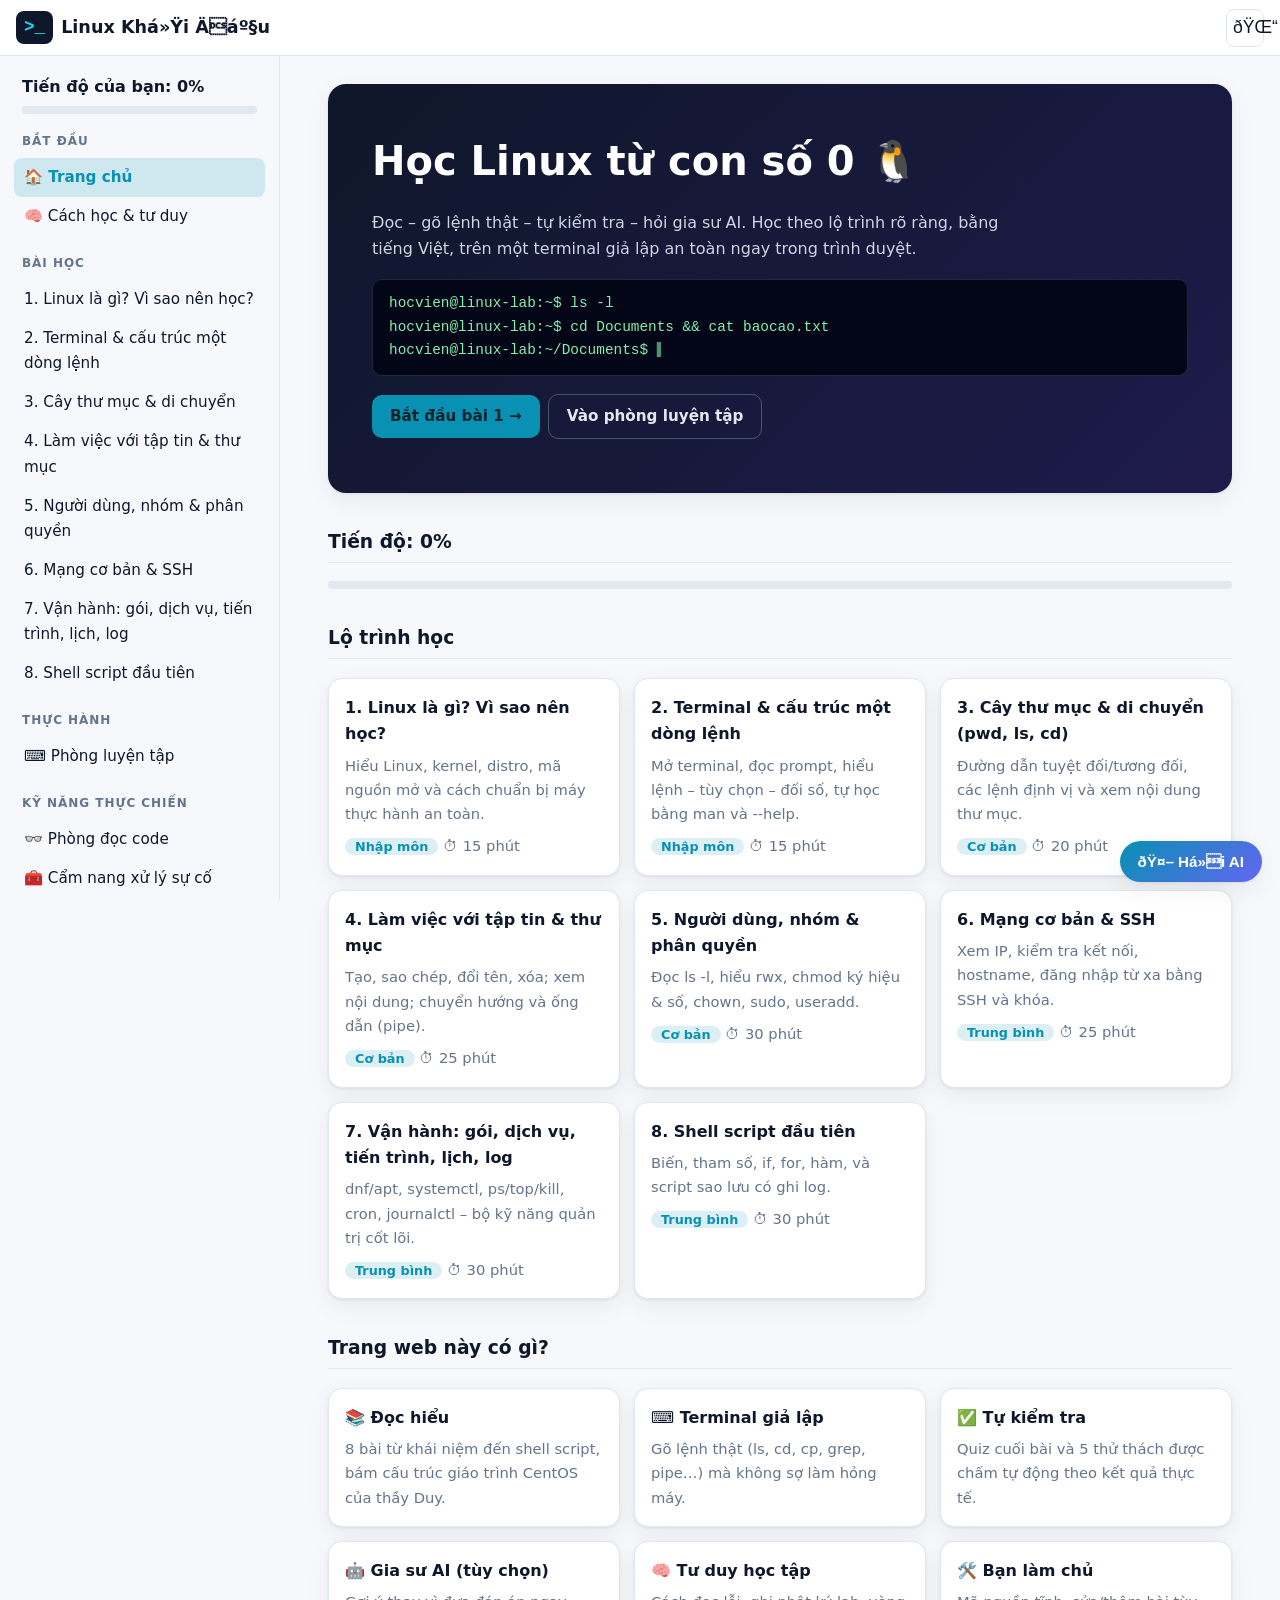
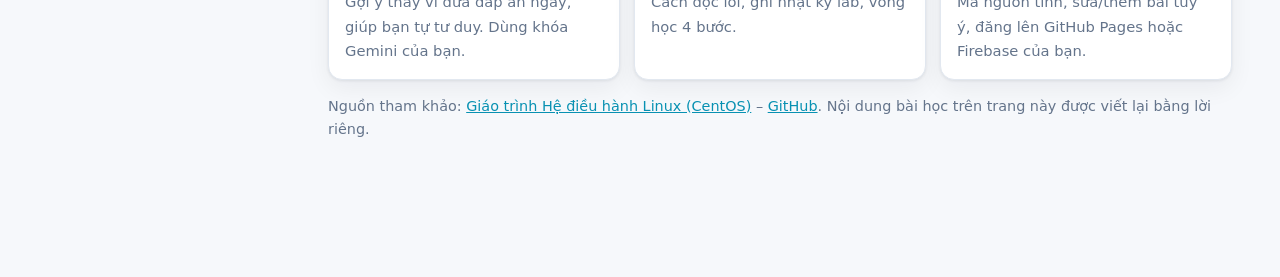
==== index.html @ 0a2909c9 "Upload web hoc linux" ====
﻿<!doctype html>
<html lang="vi">
<head>
  <meta charset="utf-8">
  <meta name="viewport" content="width=device-width, initial-scale=1">
  <title>Linux Khá»Ÿi Äáº§u â€“ Há»c Linux cho ngÆ°á»i má»›i</title>
  <meta name="description" content="Há»c Linux tá»« con sá»‘ 0: bÃ i há»c tiáº¿ng Viá»‡t, terminal giáº£ láº­p an toÃ n, thá»­ thÃ¡ch tá»± cháº¥m, trá»£ lÃ½ AI tÃ¹y chá»n.">
  <link rel="icon" href="data:image/svg+xml,%3Csvg xmlns='http://www.w3.org/2000/svg' viewBox='0 0 100 100'%3E%3Crect width='100' height='100' rx='20' fill='%230f172a'/%3E%3Cpath d='M22 30l24 20-24 20' stroke='%2322d3ee' stroke-width='9' fill='none' stroke-linecap='round' stroke-linejoin='round'/%3E%3Cpath d='M54 72h26' stroke='%2322d3ee' stroke-width='9' stroke-linecap='round'/%3E%3C/svg%3E">
  <link rel="stylesheet" href="css/style.css">
</head>
<body>
  <header class="topbar">
    <button id="menuBtn" class="icon-btn" aria-label="Má»Ÿ menu">â˜°</button>
    <a class="brand" href="#/"><span class="logo">&gt;_</span> Linux Khá»Ÿi Äáº§u</a>
    <div class="spacer"></div>
    <button id="themeBtn" class="icon-btn" aria-label="Äá»•i giao diá»‡n sÃ¡ng/tá»‘i" title="Äá»•i sÃ¡ng/tá»‘i">ðŸŒ“</button>
  </header>

  <div class="layout">
    <nav id="sidebar" class="sidebar" aria-label="Äiá»u hÆ°á»›ng"></nav>
    <main id="view" class="view" tabindex="-1"></main>
  </div>

  <button id="aiFab" class="ai-fab" title="Há»i gia sÆ° AI">ðŸ¤– Há»i AI</button>
  <aside id="aiPanel" class="ai-panel" hidden></aside>

  <script src="js/shell.js"></script>
  <script src="js/data.js"></script>
  <script src="js/lessons.js"></script>
  <script src="js/reading.js"></script>
  <script src="js/videos.js"></script>
  <script src="js/ai.js"></script>
  <script src="js/app.js"></script>
</body>
</html>
---- css/style.css ----
:root {
  --bg: #f6f8fb; --panel: #ffffff; --text: #0f172a; --muted: #64748b; --line: #e2e8f0;
  --brand: #0891b2; --brand-2: #6366f1; --ok: #16a34a; --bad: #dc2626; --warn-bg: #fff7ed; --warn-line: #fb923c;
  --tip-bg: #ecfeff; --tip-line: #22d3ee; --code-bg: #0f172a; --code-text: #e2e8f0; --inline-code: #eef2f7;
  --shadow: 0 1px 3px rgba(15, 23, 42, .08), 0 8px 24px rgba(15, 23, 42, .06);
}
[data-theme="dark"] {
  --bg: #0b1120; --panel: #111a2e; --text: #e5eaf3; --muted: #94a3b8; --line: #1f2b45;
  --brand: #22d3ee; --brand-2: #818cf8; --warn-bg: #2a1a0b; --tip-bg: #08262d; --code-bg: #060b16; --inline-code: #1a2540;
  --shadow: 0 1px 3px rgba(0, 0, 0, .4), 0 8px 24px rgba(0, 0, 0, .3);
}
* { box-sizing: border-box; }
html { scroll-behavior: smooth; }
body { margin: 0; background: var(--bg); color: var(--text); font: 16px/1.65 "Segoe UI", system-ui, -apple-system, Roboto, sans-serif; }
a { color: var(--brand); }
code, kbd, pre, .term { font-family: "Cascadia Code", Consolas, "SFMono-Regular", Menlo, monospace; }
code { background: var(--inline-code); padding: .1em .4em; border-radius: 5px; font-size: .9em; }
kbd { background: var(--panel); border: 1px solid var(--line); border-bottom-width: 2px; border-radius: 5px; padding: .05em .4em; font-size: .85em; }
pre { position: relative; background: var(--code-bg); color: var(--code-text); padding: 14px 16px; border-radius: 10px; overflow-x: auto; line-height: 1.5; font-size: .9rem; }
pre code { background: none; padding: 0; color: inherit; font-size: inherit; }
.copy-btn { position: absolute; top: 6px; right: 6px; background: #1e293b; color: #cbd5e1; border: 1px solid #334155; border-radius: 6px; font-size: 12px; padding: 2px 8px; cursor: pointer; opacity: 0; transition: opacity .15s; }
pre:hover .copy-btn, .copy-btn:focus { opacity: 1; }
table { border-collapse: collapse; width: 100%; margin: 12px 0; font-size: .95rem; display: block; overflow-x: auto; }
th, td { border: 1px solid var(--line); padding: 8px 10px; text-align: left; vertical-align: top; }
th { background: var(--inline-code); }

.topbar { position: sticky; top: 0; z-index: 30; height: 56px; display: flex; align-items: center; gap: 10px; padding: 0 16px; background: var(--panel); border-bottom: 1px solid var(--line); }
.brand { font-weight: 700; font-size: 1.1rem; color: var(--text); text-decoration: none; display: flex; align-items: center; gap: 8px; }
.logo { background: #0f172a; color: #22d3ee; padding: 2px 8px; border-radius: 8px; font-family: Consolas, monospace; font-weight: 700; }
.spacer { flex: 1; }
.icon-btn { background: none; border: 1px solid var(--line); color: var(--text); border-radius: 8px; width: 38px; height: 38px; cursor: pointer; font-size: 1.1rem; }
#menuBtn { display: none; }

.layout { display: flex; max-width: 1280px; margin: 0 auto; }
.sidebar { width: 280px; flex-shrink: 0; position: sticky; top: 56px; height: calc(100vh - 56px); overflow-y: auto; padding: 18px 14px; border-right: 1px solid var(--line); }
.sidebar h4 { margin: 18px 8px 6px; font-size: .75rem; letter-spacing: .08em; text-transform: uppercase; color: var(--muted); }
.sidebar a { display: flex; align-items: center; gap: 8px; padding: 7px 10px; border-radius: 8px; color: var(--text); text-decoration: none; font-size: .95rem; }
.sidebar a:hover { background: var(--inline-code); }
.sidebar a.active { background: color-mix(in srgb, var(--brand) 16%, transparent); color: var(--brand); font-weight: 600; }
.sidebar .tick { margin-left: auto; color: var(--ok); font-weight: 700; }
.pbar { height: 8px; background: var(--line); border-radius: 99px; overflow: hidden; margin: 6px 8px 0; }
.pbar > i { display: block; height: 100%; background: linear-gradient(90deg, var(--brand), var(--brand-2)); transition: width .4s; }
.view { flex: 1; min-width: 0; padding: 28px clamp(16px, 4vw, 48px) 120px; outline: none; }
.view > h1 { margin-top: 0; line-height: 1.25; }
.view h3 { margin-top: 1.8em; padding-bottom: 4px; border-bottom: 1px solid var(--line); }
.meta { color: var(--muted); font-size: .9rem; margin-bottom: 18px; display: flex; gap: 10px; flex-wrap: wrap; align-items: center; }
.badge { background: color-mix(in srgb, var(--brand) 14%, transparent); color: var(--brand); border-radius: 99px; padding: 1px 10px; font-size: .8rem; font-weight: 600; }

.tip, .warn { padding: 12px 16px; border-radius: 10px; margin: 14px 0; border-left: 4px solid; }
.tip { background: var(--tip-bg); border-color: var(--tip-line); }
.warn { background: var(--warn-bg); border-color: var(--warn-line); }

.hero { background: linear-gradient(135deg, #0f172a, #1e1b4b); color: #e2e8f0; border-radius: 18px; padding: clamp(22px, 4vw, 44px); box-shadow: var(--shadow); }
.hero h1 { margin: 0 0 8px; font-size: clamp(1.7rem, 4vw, 2.5rem); color: #fff; }
.hero p { max-width: 62ch; color: #cbd5e1; }
.hero .term-demo { margin-top: 16px; background: #020617; border: 1px solid #1e293b; border-radius: 10px; padding: 12px 16px; font-family: Consolas, monospace; font-size: .9rem; color: #86efac; overflow-x: auto; white-space: pre; }
.btn { display: inline-block; background: var(--brand); color: #04222a; border: 0; border-radius: 10px; padding: 9px 18px; font-weight: 700; cursor: pointer; text-decoration: none; font-size: .95rem; }
.btn.alt { background: transparent; border: 1px solid var(--line); color: var(--text); font-weight: 600; }
.btn.small { padding: 5px 12px; font-size: .85rem; }
.btn:disabled { opacity: .5; cursor: not-allowed; }
.grid { display: grid; gap: 14px; grid-template-columns: repeat(auto-fill, minmax(250px, 1fr)); margin: 14px 0; }
.card { background: var(--panel); border: 1px solid var(--line); border-radius: 14px; padding: 16px; box-shadow: var(--shadow); text-decoration: none; color: var(--text); display: block; transition: transform .12s; }
a.card:hover { transform: translateY(-2px); border-color: var(--brand); }
.card h4 { margin: 0 0 6px; }
.card p { margin: 0; color: var(--muted); font-size: .92rem; }
.card .done { color: var(--ok); font-weight: 700; }

/* Terminal */
.term { background: #020617; color: #d1fae5; border-radius: 12px; border: 1px solid #1e293b; overflow: hidden; margin: 12px 0; box-shadow: var(--shadow); }
.term-head { display: flex; align-items: center; gap: 6px; padding: 7px 12px; background: #0f172a; font-size: .8rem; color: #94a3b8; font-family: "Segoe UI", sans-serif; }
.term-head i { width: 10px; height: 10px; border-radius: 50%; display: inline-block; }
.term-head .sp { flex: 1; }
.term-head button { background: #1e293b; border: 1px solid #334155; color: #cbd5e1; border-radius: 6px; padding: 1px 10px; cursor: pointer; font-size: .78rem; }
.term-body { padding: 12px 14px; max-height: 340px; min-height: 140px; overflow-y: auto; font-size: .9rem; line-height: 1.45; cursor: text; }
.term-body .ln { white-space: pre-wrap; word-break: break-word; }
.term-body .err { color: #fca5a5; }
.term-body .pr { color: #67e8f9; }
.term-line { display: flex; align-items: center; gap: 0; }
.term-line .pr { color: #67e8f9; white-space: pre; }
.term-line input { flex: 1; min-width: 40px; background: transparent; border: 0; outline: 0; color: #f8fafc; font: inherit; caret-color: #22d3ee; }

/* Practice */
.task-list { list-style: none; padding: 0; margin: 10px 0; }
.task-list li { padding: 6px 0; display: flex; gap: 10px; align-items: flex-start; }
.task-list .st { width: 22px; height: 22px; border-radius: 50%; border: 2px solid var(--line); flex: none; text-align: center; line-height: 18px; font-size: 13px; font-weight: 700; }
.task-list li.ok .st { background: var(--ok); border-color: var(--ok); color: #fff; }
.task-list li.ok { color: var(--ok); }
.hint-box { background: var(--tip-bg); border-left: 4px solid var(--tip-line); padding: 8px 14px; border-radius: 8px; margin: 8px 0; }
.success { background: color-mix(in srgb, var(--ok) 14%, var(--panel)); border: 1px solid var(--ok); border-radius: 12px; padding: 12px 16px; margin: 12px 0; }
.row { display: flex; gap: 8px; flex-wrap: wrap; align-items: center; margin: 10px 0; }

/* Quiz */
.quiz { background: var(--panel); border: 1px solid var(--line); border-radius: 14px; padding: 6px 20px 20px; margin-top: 32px; }
.qitem { margin: 18px 0; }
.qitem label { display: block; padding: 7px 12px; border: 1px solid var(--line); border-radius: 8px; margin: 6px 0; cursor: pointer; }
.qitem label:hover { border-color: var(--brand); }
.qitem.right label.sel { border-color: var(--ok); background: color-mix(in srgb, var(--ok) 14%, transparent); }
.qitem.wrong label.sel { border-color: var(--bad); background: color-mix(in srgb, var(--bad) 14%, transparent); }
.qitem .why { font-size: .9rem; color: var(--muted); margin-top: 4px; }
.pager { display: flex; justify-content: space-between; gap: 10px; margin-top: 28px; flex-wrap: wrap; }

/* Cheatsheet */
.search { width: 100%; padding: 11px 14px; border-radius: 10px; border: 1px solid var(--line); background: var(--panel); color: var(--text); font-size: 1rem; }
.chips { display: flex; gap: 6px; flex-wrap: wrap; margin: 10px 0; }
.chip { border: 1px solid var(--line); background: var(--panel); color: var(--text); border-radius: 99px; padding: 3px 12px; cursor: pointer; font-size: .85rem; }
.chip.on { background: var(--brand); color: #04222a; border-color: var(--brand); font-weight: 700; }
.cmd-card pre { margin: 8px 0 0; padding: 8px 12px; font-size: .85rem; }
.cmd-card h4 code { font-size: 1.05rem; background: color-mix(in srgb, var(--brand) 14%, transparent); color: var(--brand); }

/* AI */
.ai-fab { position: fixed; right: 18px; bottom: 18px; z-index: 40; background: linear-gradient(135deg, var(--brand), var(--brand-2)); color: #fff; border: 0; border-radius: 99px; padding: 12px 18px; font-weight: 700; cursor: pointer; box-shadow: var(--shadow); font-size: .95rem; }
.ai-panel { position: fixed; right: 18px; bottom: 74px; z-index: 40; width: min(420px, calc(100vw - 24px)); height: min(600px, calc(100vh - 100px)); background: var(--panel); border: 1px solid var(--line); border-radius: 16px; box-shadow: 0 12px 40px rgba(0, 0, 0, .3); display: flex; flex-direction: column; overflow: hidden; }
.ai-panel[hidden] { display: none; }
.ai-head { display: flex; align-items: center; gap: 8px; padding: 10px 14px; border-bottom: 1px solid var(--line); font-weight: 700; }
.ai-head .sp { flex: 1; }
.ai-head button { background: none; border: 0; cursor: pointer; font-size: 1.1rem; color: var(--text); }
.ai-msgs { flex: 1; overflow-y: auto; padding: 12px; display: flex; flex-direction: column; gap: 10px; }
.msg { padding: 9px 13px; border-radius: 14px; max-width: 92%; font-size: .93rem; line-height: 1.5; word-break: break-word; }
.msg.user { align-self: flex-end; background: var(--brand); color: #04222a; border-bottom-right-radius: 4px; }
.msg.bot { align-self: flex-start; background: var(--inline-code); border-bottom-left-radius: 4px; }
.msg.bot pre { font-size: .82rem; padding: 8px 10px; margin: 6px 0; }
.ai-chips { padding: 0 12px 6px; display: flex; gap: 6px; flex-wrap: wrap; }
.ai-form { display: flex; gap: 8px; padding: 10px; border-top: 1px solid var(--line); }
.ai-form textarea { flex: 1; resize: none; height: 44px; border-radius: 10px; border: 1px solid var(--line); background: var(--bg); color: var(--text); padding: 8px 10px; font: inherit; font-size: .93rem; }
.ai-settings { padding: 12px 14px; border-bottom: 1px solid var(--line); font-size: .88rem; background: var(--tip-bg); }
.ai-settings input { width: 100%; padding: 7px 9px; border-radius: 8px; border: 1px solid var(--line); background: var(--panel); color: var(--text); margin: 4px 0 8px; font-family: monospace; }

@media (max-width: 860px) {
  #menuBtn { display: block; }
  .sidebar { position: fixed; top: 56px; left: 0; z-index: 25; background: var(--panel); transform: translateX(-100%); transition: transform .2s; height: calc(100vh - 56px); box-shadow: var(--shadow); }
  .sidebar.open { transform: none; }
}
@media print { .topbar, .sidebar, .ai-fab, .ai-panel, .term { display: none !important; } }

.vid img { width: 100%; aspect-ratio: 16/9; object-fit: cover; border-radius: 8px; margin-bottom: 8px; background: var(--line); }
details.card summary { list-style-position: inside; }
.view h2 { margin-top: 2em; }
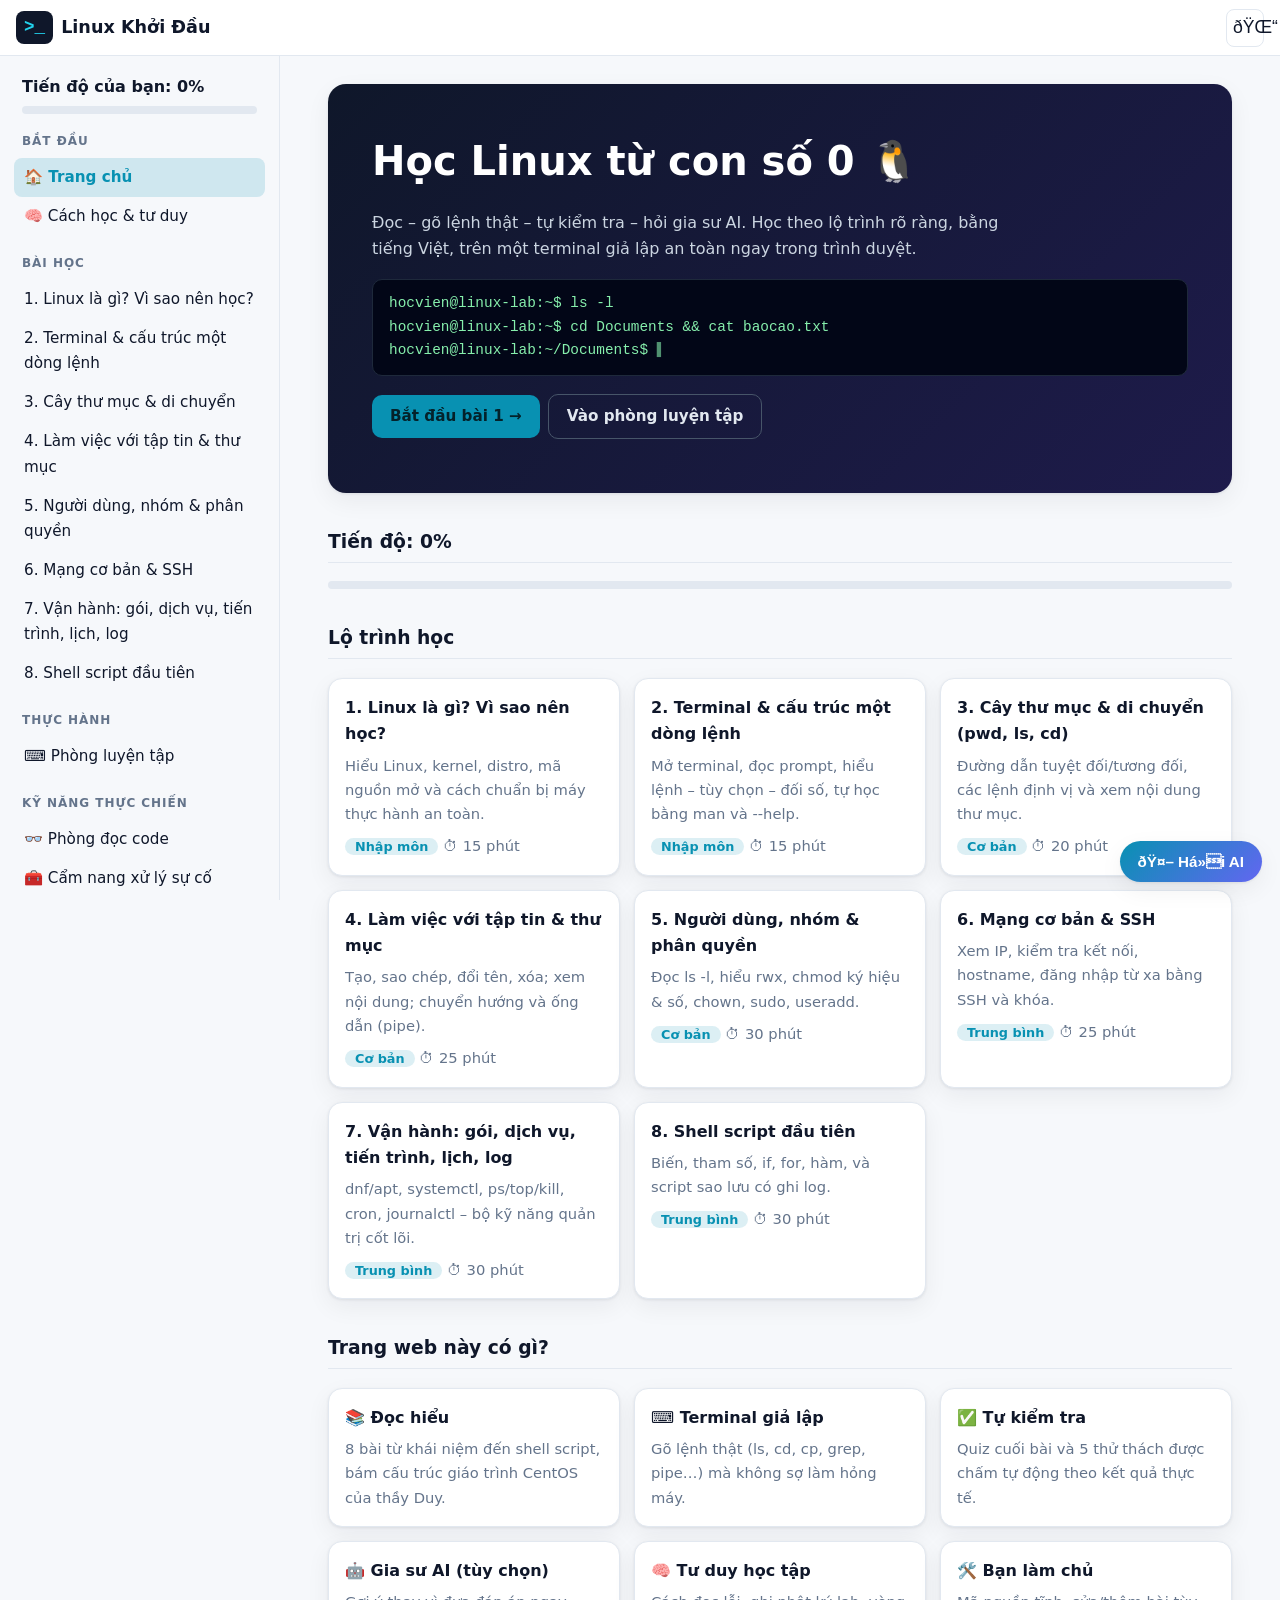
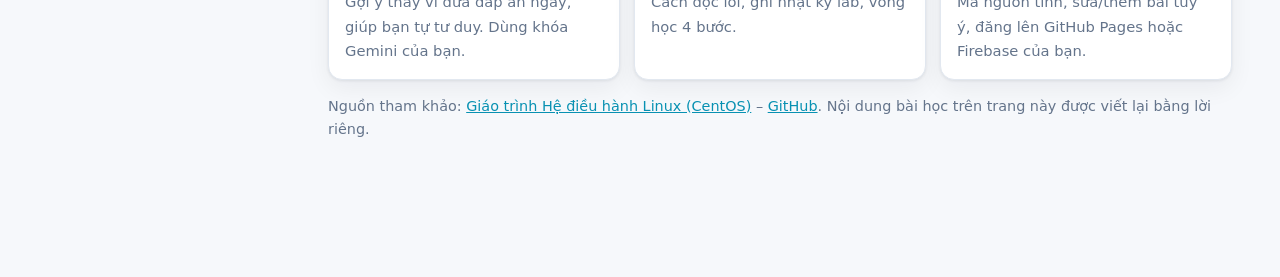
==== commit 78fa606a: "Cap nhat web" ====
--- a/index.html
+++ b/index.html
@@ -1,4 +1,4 @@
-﻿<!doctype html>
+<!doctype html>
 <html lang="vi">
 <head>
   <meta charset="utf-8">
@@ -11,7 +11,7 @@
 <body>
   <header class="topbar">
     <button id="menuBtn" class="icon-btn" aria-label="Má»Ÿ menu">â˜°</button>
-    <a class="brand" href="#/"><span class="logo">&gt;_</span> Linux Khá»Ÿi Äáº§u</a>
+    <a class="brand" href="#/"><span class="logo">&gt;_</span> Linux Khởi Đầu</a>
     <div class="spacer"></div>
     <button id="themeBtn" class="icon-btn" aria-label="Äá»•i giao diá»‡n sÃ¡ng/tá»‘i" title="Äá»•i sÃ¡ng/tá»‘i">ðŸŒ“</button>
   </header>
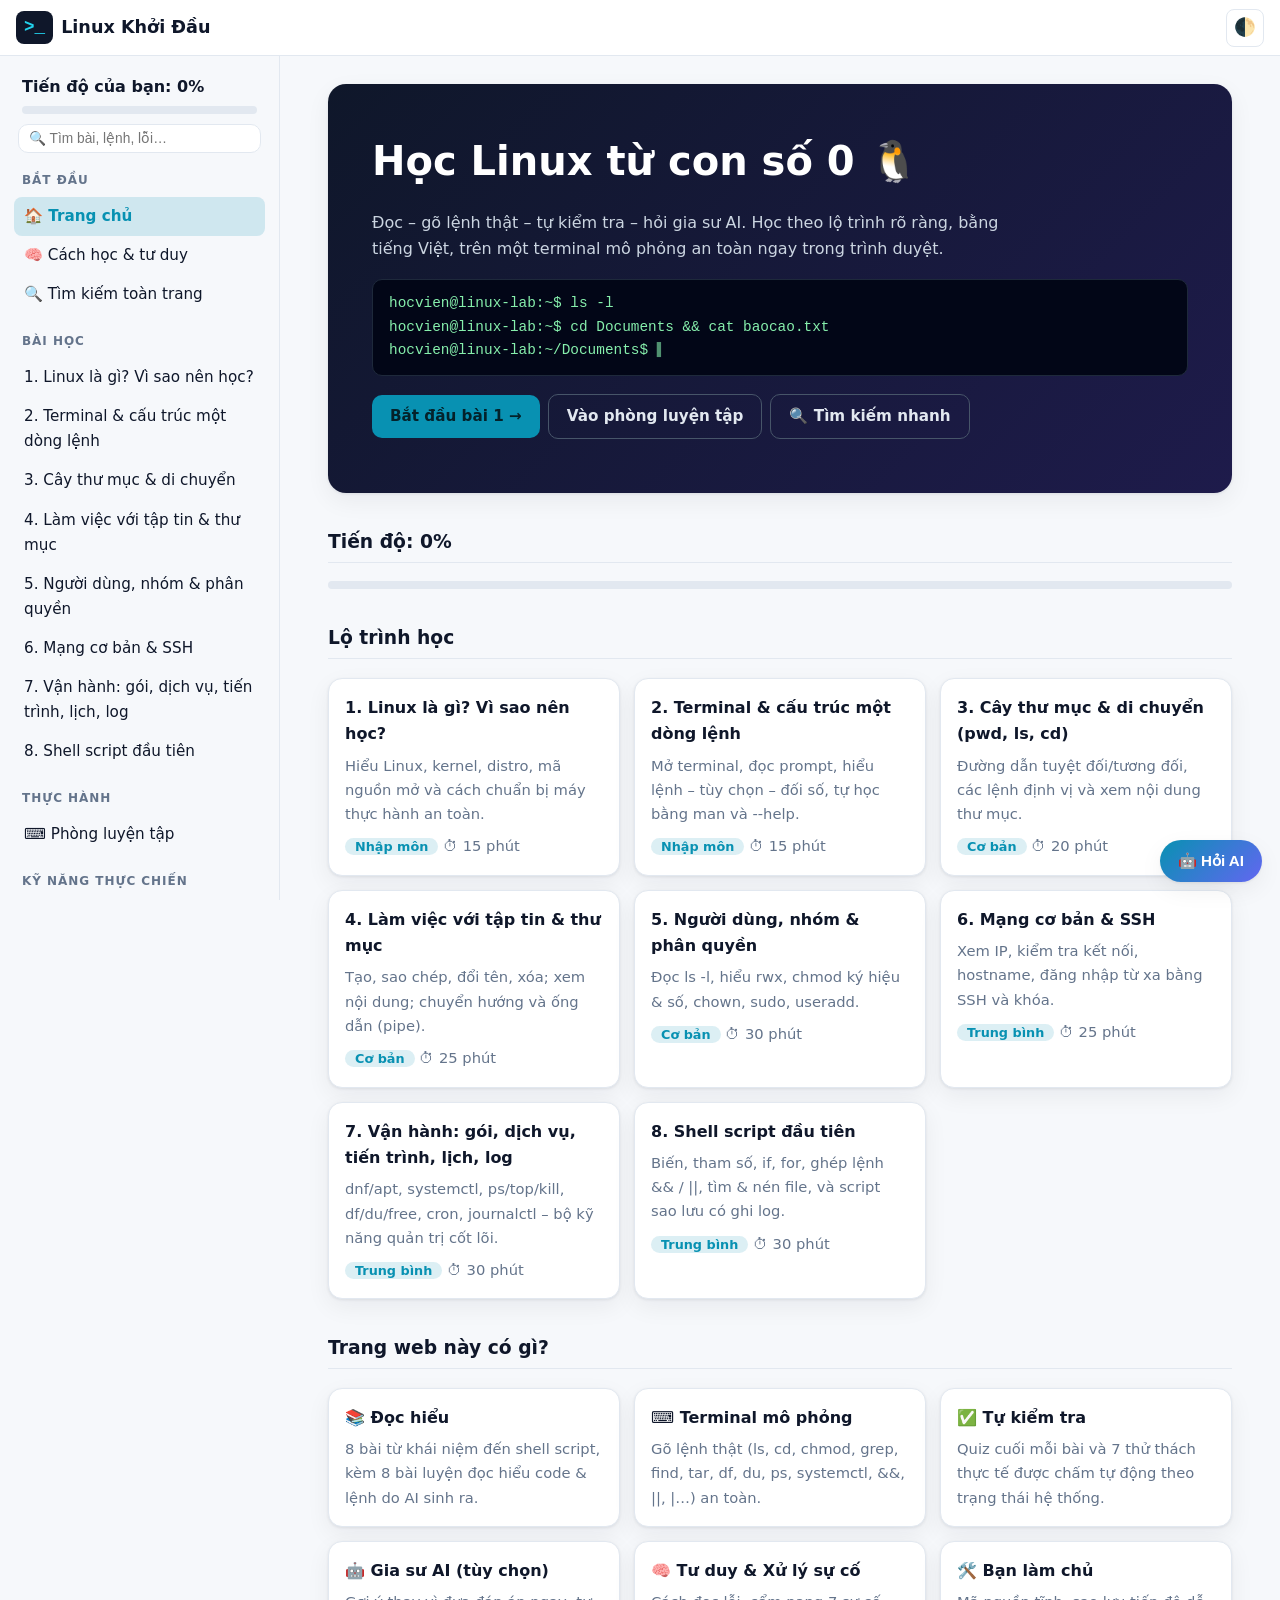
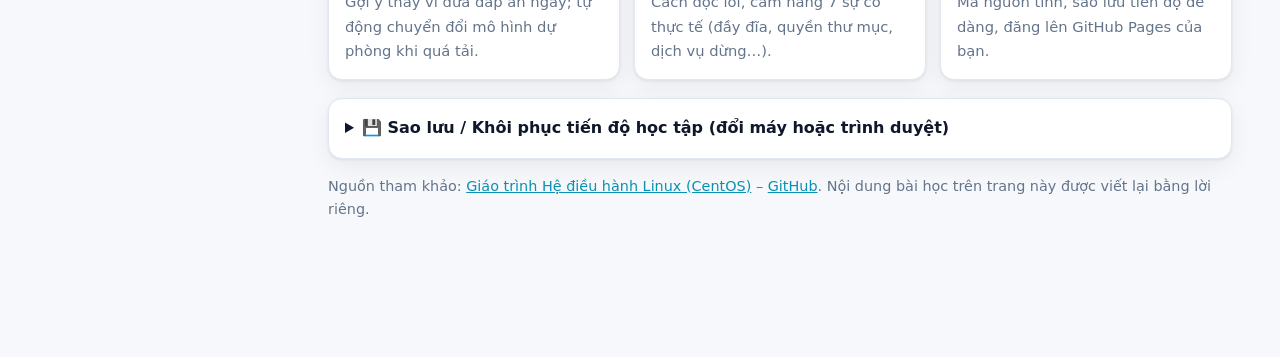
==== commit 0636eb88: "Nang cap v2: auto-fallback AI, tim kiem toan trang, 7 thu thach" ====
--- a/index.html
+++ b/index.html
@@ -3,25 +3,25 @@
 <head>
   <meta charset="utf-8">
   <meta name="viewport" content="width=device-width, initial-scale=1">
-  <title>Linux Khá»Ÿi Äáº§u â€“ Há»c Linux cho ngÆ°á»i má»›i</title>
-  <meta name="description" content="Há»c Linux tá»« con sá»‘ 0: bÃ i há»c tiáº¿ng Viá»‡t, terminal giáº£ láº­p an toÃ n, thá»­ thÃ¡ch tá»± cháº¥m, trá»£ lÃ½ AI tÃ¹y chá»n.">
+  <title>Linux Khởi Đầu – Học Linux cho người mới</title>
+  <meta name="description" content="Học Linux từ con số 0: bài học tiếng Việt, terminal giả lập an toàn, thử thách tự chấm, trợ lý AI tùy chọn.">
   <link rel="icon" href="data:image/svg+xml,%3Csvg xmlns='http://www.w3.org/2000/svg' viewBox='0 0 100 100'%3E%3Crect width='100' height='100' rx='20' fill='%230f172a'/%3E%3Cpath d='M22 30l24 20-24 20' stroke='%2322d3ee' stroke-width='9' fill='none' stroke-linecap='round' stroke-linejoin='round'/%3E%3Cpath d='M54 72h26' stroke='%2322d3ee' stroke-width='9' stroke-linecap='round'/%3E%3C/svg%3E">
   <link rel="stylesheet" href="css/style.css">
 </head>
 <body>
   <header class="topbar">
-    <button id="menuBtn" class="icon-btn" aria-label="Má»Ÿ menu">â˜°</button>
+    <button id="menuBtn" class="icon-btn" aria-label="Mở menu">&#9776;</button>
     <a class="brand" href="#/"><span class="logo">&gt;_</span> Linux Khởi Đầu</a>
     <div class="spacer"></div>
-    <button id="themeBtn" class="icon-btn" aria-label="Äá»•i giao diá»‡n sÃ¡ng/tá»‘i" title="Äá»•i sÃ¡ng/tá»‘i">ðŸŒ“</button>
+    <button id="themeBtn" class="icon-btn" aria-label="Đổi giao diện sáng/tối" title="Đổi sáng/tối">&#127763;</button>
   </header>
 
   <div class="layout">
-    <nav id="sidebar" class="sidebar" aria-label="Äiá»u hÆ°á»›ng"></nav>
+    <nav id="sidebar" class="sidebar" aria-label="Điều hướng"></nav>
     <main id="view" class="view" tabindex="-1"></main>
   </div>
 
-  <button id="aiFab" class="ai-fab" title="Há»i gia sÆ° AI">ðŸ¤– Há»i AI</button>
+  <button id="aiFab" class="ai-fab" title="Hỏi gia sư AI">&#129302; Hỏi AI</button>
   <aside id="aiPanel" class="ai-panel" hidden></aside>
 
   <script src="js/shell.js"></script>
@@ -33,4 +33,3 @@
   <script src="js/app.js"></script>
 </body>
 </html>
-
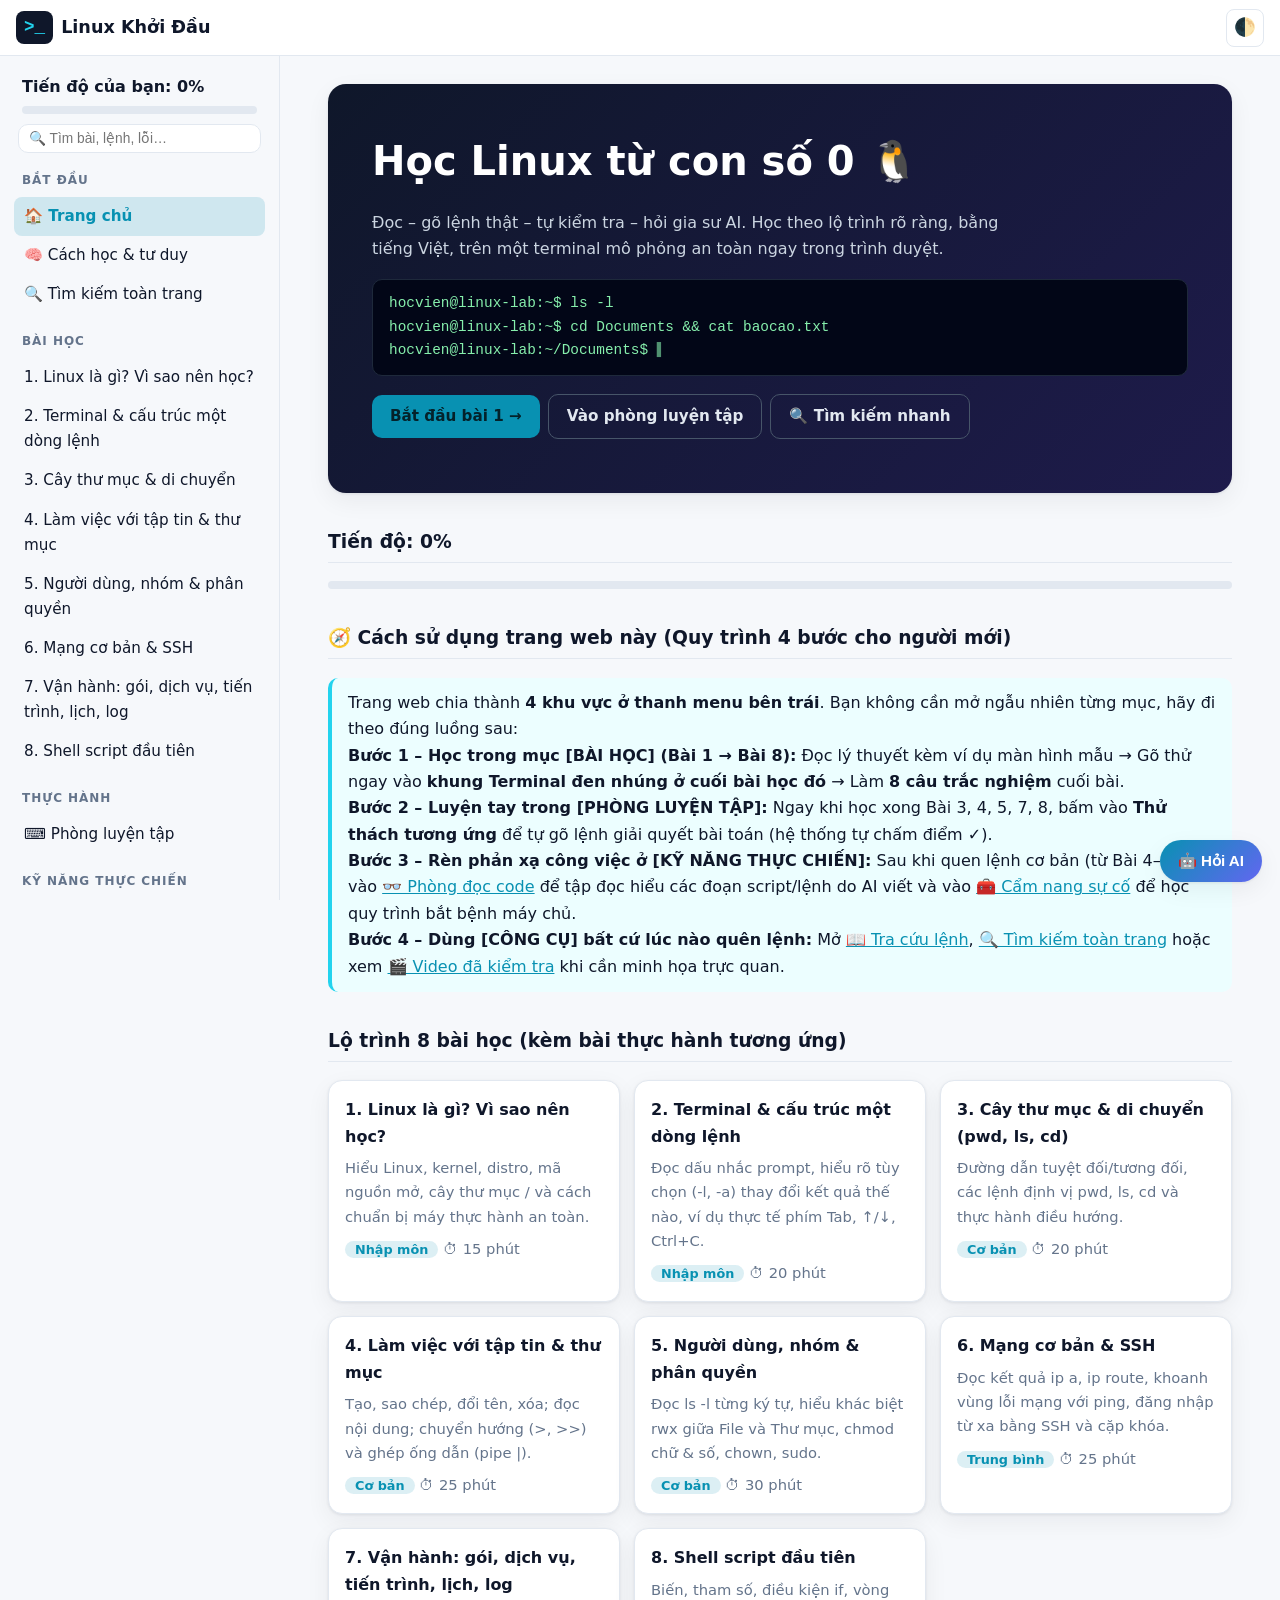
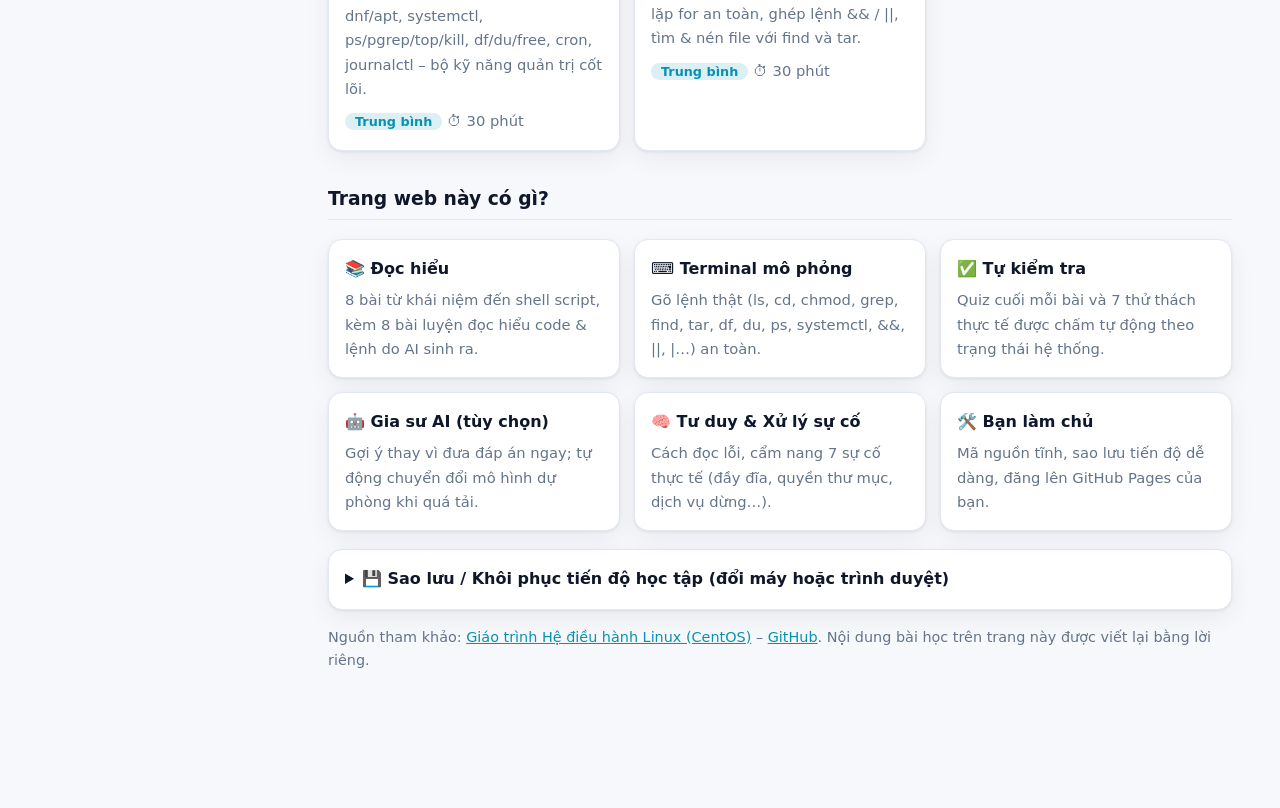
==== commit 160edb88: "Update cache version" ====
--- a/index.html
+++ b/index.html
@@ -24,12 +24,12 @@
   <button id="aiFab" class="ai-fab" title="Hỏi gia sư AI">&#129302; Hỏi AI</button>
   <aside id="aiPanel" class="ai-panel" hidden></aside>
 
-  <script src="js/shell.js"></script>
-  <script src="js/data.js"></script>
-  <script src="js/lessons.js"></script>
-  <script src="js/reading.js"></script>
-  <script src="js/videos.js"></script>
-  <script src="js/ai.js"></script>
-  <script src="js/app.js"></script>
+  <script src="js/shell.js?v=2.1"></script>
+  <script src="js/data.js?v=2.1"></script>
+  <script src="js/lessons.js?v=2.1"></script>
+  <script src="js/reading.js?v=2.1"></script>
+  <script src="js/videos.js?v=2.1"></script>
+  <script src="js/ai.js?v=2.1"></script>
+  <script src="js/app.js?v=2.1"></script>
 </body>
 </html>
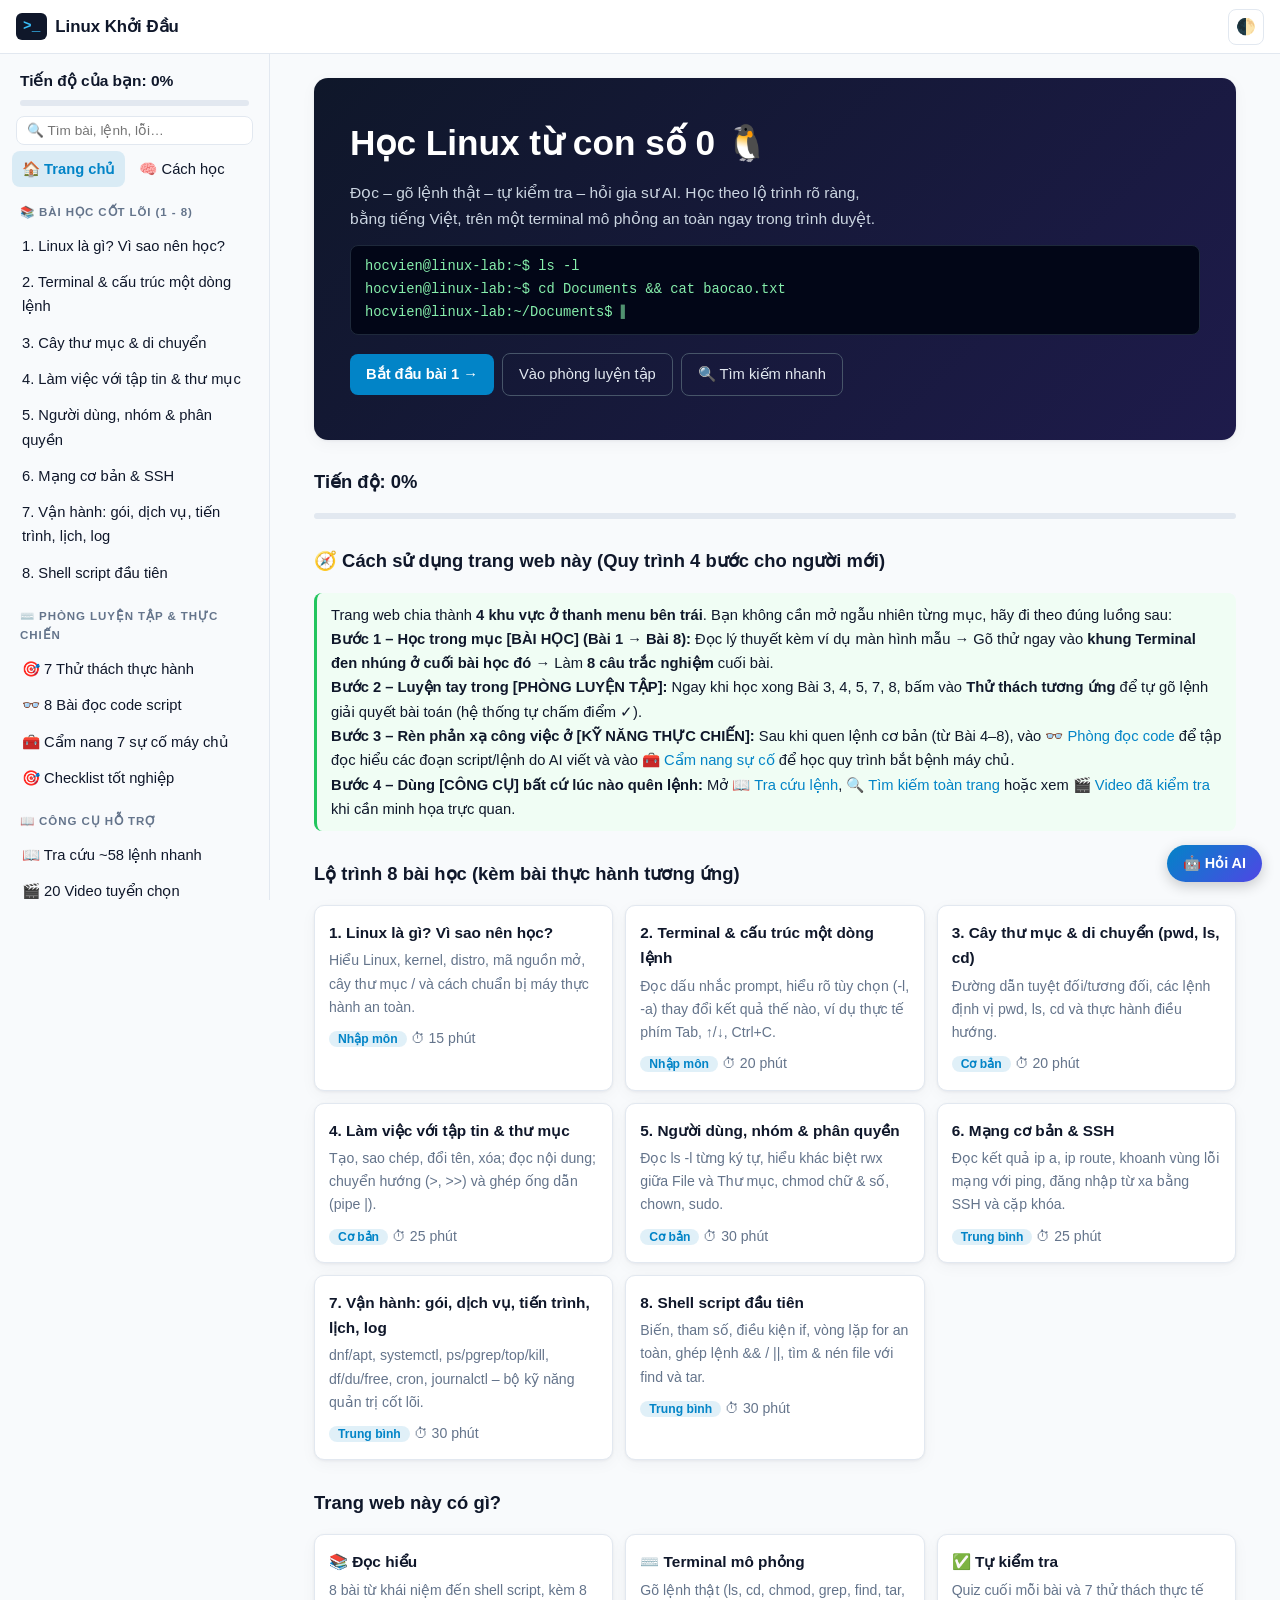
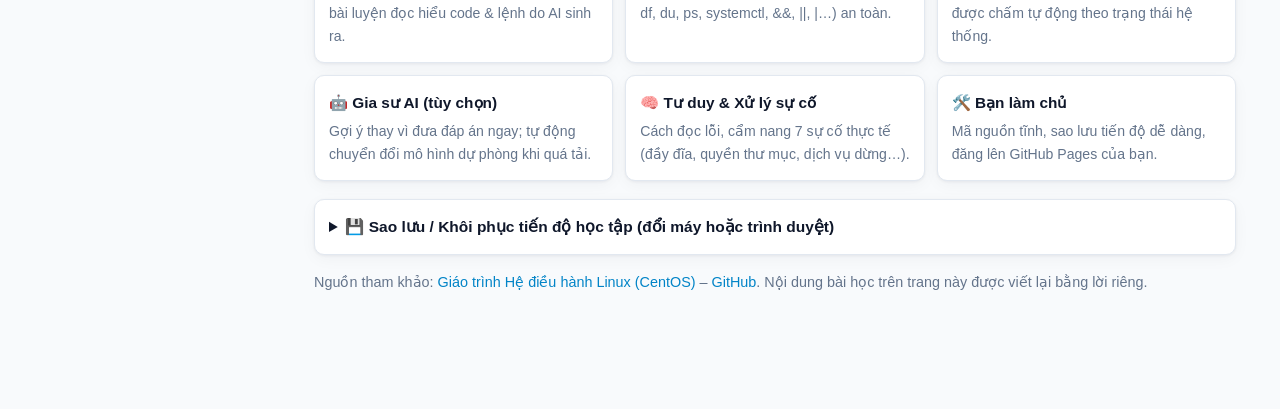
==== commit a3cf5431: "Toi uu giao dien 3 tab tinh gon va 64 cau quiz" ====
--- a/index.html
+++ b/index.html
@@ -6,7 +6,7 @@
   <title>Linux Khởi Đầu – Học Linux cho người mới</title>
   <meta name="description" content="Học Linux từ con số 0: bài học tiếng Việt, terminal giả lập an toàn, thử thách tự chấm, trợ lý AI tùy chọn.">
   <link rel="icon" href="data:image/svg+xml,%3Csvg xmlns='http://www.w3.org/2000/svg' viewBox='0 0 100 100'%3E%3Crect width='100' height='100' rx='20' fill='%230f172a'/%3E%3Cpath d='M22 30l24 20-24 20' stroke='%2322d3ee' stroke-width='9' fill='none' stroke-linecap='round' stroke-linejoin='round'/%3E%3Cpath d='M54 72h26' stroke='%2322d3ee' stroke-width='9' stroke-linecap='round'/%3E%3C/svg%3E">
-  <link rel="stylesheet" href="css/style.css">
+  <link rel="stylesheet" href="css/style.css?v=2.2">
 </head>
 <body>
   <header class="topbar">
@@ -24,12 +24,12 @@
   <button id="aiFab" class="ai-fab" title="Hỏi gia sư AI">&#129302; Hỏi AI</button>
   <aside id="aiPanel" class="ai-panel" hidden></aside>
 
-  <script src="js/shell.js?v=2.1"></script>
-  <script src="js/data.js?v=2.1"></script>
-  <script src="js/lessons.js?v=2.1"></script>
-  <script src="js/reading.js?v=2.1"></script>
-  <script src="js/videos.js?v=2.1"></script>
-  <script src="js/ai.js?v=2.1"></script>
-  <script src="js/app.js?v=2.1"></script>
+  <script src="js/shell.js?v=2.2"></script>
+  <script src="js/data.js?v=2.2"></script>
+  <script src="js/lessons.js?v=2.2"></script>
+  <script src="js/reading.js?v=2.2"></script>
+  <script src="js/videos.js?v=2.2"></script>
+  <script src="js/ai.js?v=2.2"></script>
+  <script src="js/app.js?v=2.2"></script>
 </body>
 </html>
--- a/css/style.css
+++ b/css/style.css
@@ -1,77 +1,105 @@
 :root {
-  --bg: #f6f8fb; --panel: #ffffff; --text: #0f172a; --muted: #64748b; --line: #e2e8f0;
-  --brand: #0891b2; --brand-2: #6366f1; --ok: #16a34a; --bad: #dc2626; --warn-bg: #fff7ed; --warn-line: #fb923c;
-  --tip-bg: #ecfeff; --tip-line: #22d3ee; --code-bg: #0f172a; --code-text: #e2e8f0; --inline-code: #eef2f7;
-  --shadow: 0 1px 3px rgba(15, 23, 42, .08), 0 8px 24px rgba(15, 23, 42, .06);
+  --bg: #f8fafc; --panel: #ffffff; --text: #0f172a; --muted: #64748b; --line: #e2e8f0;
+  --brand: #0284c7; --brand-2: #4f46e5; --ok: #16a34a; --bad: #dc2626; --warn-bg: #fffbeb; --warn-line: #f59e0b;
+  --tip-bg: #f0fdf4; --tip-line: #22c55e; --code-bg: #0f172a; --code-text: #f1f5f9; --inline-code: #f1f5f9;
+  --shadow: 0 1px 3px rgba(15, 23, 42, .06), 0 4px 16px rgba(15, 23, 42, .04);
 }
 [data-theme="dark"] {
-  --bg: #0b1120; --panel: #111a2e; --text: #e5eaf3; --muted: #94a3b8; --line: #1f2b45;
-  --brand: #22d3ee; --brand-2: #818cf8; --warn-bg: #2a1a0b; --tip-bg: #08262d; --code-bg: #060b16; --inline-code: #1a2540;
+  --bg: #090d16; --panel: #0f172a; --text: #f1f5f9; --muted: #94a3b8; --line: #1e293b;
+  --brand: #38bdf8; --brand-2: #818cf8; --warn-bg: #1c1408; --tip-bg: #061c14; --code-bg: #020617; --inline-code: #1e293b;
   --shadow: 0 1px 3px rgba(0, 0, 0, .4), 0 8px 24px rgba(0, 0, 0, .3);
 }
 * { box-sizing: border-box; }
 html { scroll-behavior: smooth; }
-body { margin: 0; background: var(--bg); color: var(--text); font: 16px/1.65 "Segoe UI", system-ui, -apple-system, Roboto, sans-serif; }
-a { color: var(--brand); }
+body { margin: 0; background: var(--bg); color: var(--text); font: 15.5px/1.65 -apple-system, BlinkMacSystemFont, "Segoe UI", Roboto, Helvetica, Arial, sans-serif; }
+a { color: var(--brand); text-decoration: none; }
+a:hover { text-decoration: underline; }
 code, kbd, pre, .term { font-family: "Cascadia Code", Consolas, "SFMono-Regular", Menlo, monospace; }
-code { background: var(--inline-code); padding: .1em .4em; border-radius: 5px; font-size: .9em; }
-kbd { background: var(--panel); border: 1px solid var(--line); border-bottom-width: 2px; border-radius: 5px; padding: .05em .4em; font-size: .85em; }
-pre { position: relative; background: var(--code-bg); color: var(--code-text); padding: 14px 16px; border-radius: 10px; overflow-x: auto; line-height: 1.5; font-size: .9rem; }
-pre code { background: none; padding: 0; color: inherit; font-size: inherit; }
-.copy-btn { position: absolute; top: 6px; right: 6px; background: #1e293b; color: #cbd5e1; border: 1px solid #334155; border-radius: 6px; font-size: 12px; padding: 2px 8px; cursor: pointer; opacity: 0; transition: opacity .15s; }
+code { background: var(--inline-code); color: #0284c7; padding: .15em .4em; border-radius: 6px; font-size: .88em; font-weight: 600; }
+[data-theme="dark"] code { color: #38bdf8; }
+kbd { background: var(--panel); border: 1px solid var(--line); border-bottom-width: 2px; border-radius: 6px; padding: .1em .45em; font-size: .82em; font-weight: 600; box-shadow: 0 1px 1px rgba(0,0,0,.08); }
+pre { position: relative; background: var(--code-bg); color: var(--code-text); padding: 14px 16px; border-radius: 10px; overflow-x: auto; line-height: 1.55; font-size: .88rem; border: 1px solid rgba(255,255,255,.08); margin: 12px 0; }
+pre code { background: none; padding: 0; color: inherit; font-size: inherit; font-weight: 400; }
+.copy-btn { position: absolute; top: 6px; right: 6px; background: #1e293b; color: #cbd5e1; border: 1px solid #334155; border-radius: 6px; font-size: 11px; padding: 3px 8px; cursor: pointer; opacity: 0; transition: opacity .15s; }
 pre:hover .copy-btn, .copy-btn:focus { opacity: 1; }
-table { border-collapse: collapse; width: 100%; margin: 12px 0; font-size: .95rem; display: block; overflow-x: auto; }
-th, td { border: 1px solid var(--line); padding: 8px 10px; text-align: left; vertical-align: top; }
-th { background: var(--inline-code); }
+table { border-collapse: collapse; width: 100%; margin: 14px 0; font-size: .92rem; display: block; overflow-x: auto; }
+th, td { border: 1px solid var(--line); padding: 9px 12px; text-align: left; vertical-align: top; }
+th { background: var(--inline-code); font-weight: 600; }
 
-.topbar { position: sticky; top: 0; z-index: 30; height: 56px; display: flex; align-items: center; gap: 10px; padding: 0 16px; background: var(--panel); border-bottom: 1px solid var(--line); }
-.brand { font-weight: 700; font-size: 1.1rem; color: var(--text); text-decoration: none; display: flex; align-items: center; gap: 8px; }
-.logo { background: #0f172a; color: #22d3ee; padding: 2px 8px; border-radius: 8px; font-family: Consolas, monospace; font-weight: 700; }
+.topbar { position: sticky; top: 0; z-index: 30; height: 54px; display: flex; align-items: center; gap: 10px; padding: 0 16px; background: var(--panel); border-bottom: 1px solid var(--line); }
+.brand { font-weight: 700; font-size: 1.05rem; color: var(--text); text-decoration: none; display: flex; align-items: center; gap: 8px; }
+.logo { background: #0f172a; color: #38bdf8; padding: 2px 7px; border-radius: 6px; font-family: Consolas, monospace; font-weight: 700; font-size: .9rem; }
 .spacer { flex: 1; }
-.icon-btn { background: none; border: 1px solid var(--line); color: var(--text); border-radius: 8px; width: 38px; height: 38px; cursor: pointer; font-size: 1.1rem; }
+.icon-btn { background: none; border: 1px solid var(--line); color: var(--text); border-radius: 8px; width: 36px; height: 36px; cursor: pointer; font-size: 1rem; display: flex; align-items: center; justify-content: center; }
 #menuBtn { display: none; }
 
 .layout { display: flex; max-width: 1280px; margin: 0 auto; }
-.sidebar { width: 280px; flex-shrink: 0; position: sticky; top: 56px; height: calc(100vh - 56px); overflow-y: auto; padding: 18px 14px; border-right: 1px solid var(--line); }
-.sidebar h4 { margin: 18px 8px 6px; font-size: .75rem; letter-spacing: .08em; text-transform: uppercase; color: var(--muted); }
-.sidebar a { display: flex; align-items: center; gap: 8px; padding: 7px 10px; border-radius: 8px; color: var(--text); text-decoration: none; font-size: .95rem; }
-.sidebar a:hover { background: var(--inline-code); }
-.sidebar a.active { background: color-mix(in srgb, var(--brand) 16%, transparent); color: var(--brand); font-weight: 600; }
-.sidebar .tick { margin-left: auto; color: var(--ok); font-weight: 700; }
-.pbar { height: 8px; background: var(--line); border-radius: 99px; overflow: hidden; margin: 6px 8px 0; }
+.sidebar { width: 270px; flex-shrink: 0; position: sticky; top: 54px; height: calc(100vh - 54px); overflow-y: auto; padding: 14px 12px 60px; border-right: 1px solid var(--line); }
+.sidebar h4 { margin: 16px 8px 6px; font-size: .72rem; letter-spacing: .08em; text-transform: uppercase; color: var(--muted); font-weight: 700; }
+.sidebar a { display: flex; align-items: center; gap: 8px; padding: 6px 10px; border-radius: 8px; color: var(--text); text-decoration: none; font-size: .92rem; transition: background .12s; }
+.sidebar a:hover { background: var(--inline-code); text-decoration: none; }
+.sidebar a.active { background: color-mix(in srgb, var(--brand) 12%, transparent); color: var(--brand); font-weight: 600; }
+.sidebar .tick { margin-left: auto; color: var(--ok); font-weight: 700; font-size: .85rem; }
+.pbar { height: 6px; background: var(--line); border-radius: 99px; overflow: hidden; margin: 6px 8px 0; }
 .pbar > i { display: block; height: 100%; background: linear-gradient(90deg, var(--brand), var(--brand-2)); transition: width .4s; }
-.view { flex: 1; min-width: 0; padding: 28px clamp(16px, 4vw, 48px) 120px; outline: none; }
-.view > h1 { margin-top: 0; line-height: 1.25; }
-.view h3 { margin-top: 1.8em; padding-bottom: 4px; border-bottom: 1px solid var(--line); }
-.meta { color: var(--muted); font-size: .9rem; margin-bottom: 18px; display: flex; gap: 10px; flex-wrap: wrap; align-items: center; }
-.badge { background: color-mix(in srgb, var(--brand) 14%, transparent); color: var(--brand); border-radius: 99px; padding: 1px 10px; font-size: .8rem; font-weight: 600; }
 
-.tip, .warn { padding: 12px 16px; border-radius: 10px; margin: 14px 0; border-left: 4px solid; }
+.view { flex: 1; min-width: 0; padding: 24px clamp(16px, 3.5vw, 44px) 100px; outline: none; }
+.view > h1 { margin-top: 0; line-height: 1.25; font-size: clamp(1.4rem, 2.8vw, 1.85rem); }
+.view h3 { margin-top: 1.5em; margin-bottom: .6em; padding-bottom: 4px; font-size: 1.15rem; }
+.meta { color: var(--muted); font-size: .88rem; margin-bottom: 16px; display: flex; gap: 10px; flex-wrap: wrap; align-items: center; }
+.badge { background: color-mix(in srgb, var(--brand) 12%, transparent); color: var(--brand); border-radius: 99px; padding: 1px 9px; font-size: .76rem; font-weight: 600; }
+
+.tip, .warn { padding: 10px 14px; border-radius: 8px; margin: 12px 0; border-left: 3px solid; font-size: .92rem; }
 .tip { background: var(--tip-bg); border-color: var(--tip-line); }
 .warn { background: var(--warn-bg); border-color: var(--warn-line); }
 
-.hero { background: linear-gradient(135deg, #0f172a, #1e1b4b); color: #e2e8f0; border-radius: 18px; padding: clamp(22px, 4vw, 44px); box-shadow: var(--shadow); }
-.hero h1 { margin: 0 0 8px; font-size: clamp(1.7rem, 4vw, 2.5rem); color: #fff; }
-.hero p { max-width: 62ch; color: #cbd5e1; }
-.hero .term-demo { margin-top: 16px; background: #020617; border: 1px solid #1e293b; border-radius: 10px; padding: 12px 16px; font-family: Consolas, monospace; font-size: .9rem; color: #86efac; overflow-x: auto; white-space: pre; }
-.btn { display: inline-block; background: var(--brand); color: #04222a; border: 0; border-radius: 10px; padding: 9px 18px; font-weight: 700; cursor: pointer; text-decoration: none; font-size: .95rem; }
-.btn.alt { background: transparent; border: 1px solid var(--line); color: var(--text); font-weight: 600; }
-.btn.small { padding: 5px 12px; font-size: .85rem; }
-.btn:disabled { opacity: .5; cursor: not-allowed; }
-.grid { display: grid; gap: 14px; grid-template-columns: repeat(auto-fill, minmax(250px, 1fr)); margin: 14px 0; }
-.card { background: var(--panel); border: 1px solid var(--line); border-radius: 14px; padding: 16px; box-shadow: var(--shadow); text-decoration: none; color: var(--text); display: block; transition: transform .12s; }
-a.card:hover { transform: translateY(-2px); border-color: var(--brand); }
-.card h4 { margin: 0 0 6px; }
-.card p { margin: 0; color: var(--muted); font-size: .92rem; }
+.hero { background: linear-gradient(135deg, #0f172a, #1e1b4b); color: #e2e8f0; border-radius: 14px; padding: clamp(20px, 3.5vw, 36px); box-shadow: var(--shadow); }
+.hero h1 { margin: 0 0 8px; font-size: clamp(1.6rem, 3.5vw, 2.2rem); color: #fff; }
+.hero p { max-width: 62ch; color: #cbd5e1; margin: 6px 0; }
+.hero .term-demo { margin-top: 14px; background: #020617; border: 1px solid #1e293b; border-radius: 8px; padding: 10px 14px; font-family: Consolas, monospace; font-size: .86rem; color: #86efac; overflow-x: auto; white-space: pre; }
+.btn { display: inline-flex; align-items: center; justify-content: center; gap: 6px; background: var(--brand); color: #fff; border: 0; border-radius: 8px; padding: 8px 16px; font-weight: 600; cursor: pointer; text-decoration: none; font-size: .92rem; transition: opacity .15s; }
+.btn:hover { opacity: .9; text-decoration: none; }
+.btn.alt { background: transparent; border: 1px solid var(--line); color: var(--text); font-weight: 500; }
+.btn.alt:hover { background: var(--inline-code); }
+.btn.small { padding: 4px 10px; font-size: .82rem; }
+.btn:disabled { opacity: .45; cursor: not-allowed; }
+.grid { display: grid; gap: 12px; grid-template-columns: repeat(auto-fill, minmax(240px, 1fr)); margin: 12px 0; }
+.card { background: var(--panel); border: 1px solid var(--line); border-radius: 10px; padding: 14px; box-shadow: var(--shadow); text-decoration: none; color: var(--text); display: block; transition: border-color .15s, transform .12s; }
+a.card:hover { transform: translateY(-1px); border-color: var(--brand); text-decoration: none; }
+.card h4 { margin: 0 0 4px; font-size: .96rem; }
+.card p { margin: 0; color: var(--muted); font-size: .88rem; }
 .card .done { color: var(--ok); font-weight: 700; }
 
+/* Tabs điều hướng bài học (Lý thuyết / Thực hành / Trắc nghiệm) */
+.lesson-nav-tabs { display: flex; gap: 6px; border-bottom: 2px solid var(--line); margin: 16px 0 20px; padding: 0; overflow-x: auto; }
+.lesson-tab-btn { background: none; border: 0; border-bottom: 2px solid transparent; margin-bottom: -2px; padding: 8px 14px; font: inherit; font-size: .92rem; font-weight: 600; color: var(--muted); cursor: pointer; white-space: nowrap; border-radius: 6px 6px 0 0; transition: all .15s; }
+.lesson-tab-btn:hover { color: var(--brand); background: var(--inline-code); }
+.lesson-tab-btn.active { color: var(--brand); border-bottom-color: var(--brand); }
+.lesson-tab-panel { display: block; }
+.lesson-tab-panel[hidden] { display: none; }
+
+/* Accordion thu gọn / mở rộng chi tiết */
+details.sec-fold { background: var(--panel); border: 1px solid var(--line); border-radius: 10px; margin: 12px 0; overflow: hidden; transition: border-color .15s; }
+details.sec-fold[open] { border-color: color-mix(in srgb, var(--brand) 40%, var(--line)); }
+details.sec-fold > summary { padding: 12px 14px; cursor: pointer; font-weight: 600; font-size: .94rem; background: var(--inline-code); list-style: none; display: flex; align-items: center; justify-content: space-between; user-select: none; }
+details.sec-fold > summary::-webkit-details-marker { display: none; }
+details.sec-fold > summary::after { content: "▼"; font-size: .75rem; color: var(--muted); transition: transform .2s; }
+details.sec-fold[open] > summary::after { transform: rotate(180deg); }
+.sec-content { padding: 14px; border-top: 1px solid var(--line); }
+
+/* Bố cục chia đôi màn hình (Split screen) cho thực hành */
+.split-lab { display: grid; grid-template-columns: 1fr 1.15fr; gap: 16px; align-items: start; margin: 14px 0; }
+@media (max-width: 900px) { .split-lab { grid-template-columns: 1fr; } }
+.lab-guide { background: var(--panel); border: 1px solid var(--line); border-radius: 10px; padding: 14px; font-size: .9rem; }
+.lab-guide h4 { margin-top: 0; }
+
 /* Terminal */
-.term { background: #020617; color: #d1fae5; border-radius: 12px; border: 1px solid #1e293b; overflow: hidden; margin: 12px 0; box-shadow: var(--shadow); }
-.term-head { display: flex; align-items: center; gap: 6px; padding: 7px 12px; background: #0f172a; font-size: .8rem; color: #94a3b8; font-family: "Segoe UI", sans-serif; }
-.term-head i { width: 10px; height: 10px; border-radius: 50%; display: inline-block; }
+.term { background: #020617; color: #d1fae5; border-radius: 10px; border: 1px solid #1e293b; overflow: hidden; margin: 10px 0; box-shadow: var(--shadow); }
+.term-head { display: flex; align-items: center; gap: 6px; padding: 6px 12px; background: #0f172a; font-size: .76rem; color: #94a3b8; font-family: "Segoe UI", sans-serif; }
+.term-head i { width: 9px; height: 9px; border-radius: 50%; display: inline-block; }
 .term-head .sp { flex: 1; }
-.term-head button { background: #1e293b; border: 1px solid #334155; color: #cbd5e1; border-radius: 6px; padding: 1px 10px; cursor: pointer; font-size: .78rem; }
-.term-body { padding: 12px 14px; max-height: 340px; min-height: 140px; overflow-y: auto; font-size: .9rem; line-height: 1.45; cursor: text; }
+.term-head button { background: #1e293b; border: 1px solid #334155; color: #cbd5e1; border-radius: 5px; padding: 1px 8px; cursor: pointer; font-size: .74rem; }
+.term-body { padding: 10px 12px; max-height: 320px; min-height: 130px; overflow-y: auto; font-size: .86rem; line-height: 1.45; cursor: text; }
 .term-body .ln { white-space: pre-wrap; word-break: break-word; }
 .term-body .err { color: #fca5a5; }
 .term-body .pr { color: #67e8f9; }
@@ -80,58 +108,60 @@
 .term-line input { flex: 1; min-width: 40px; background: transparent; border: 0; outline: 0; color: #f8fafc; font: inherit; caret-color: #22d3ee; }
 
 /* Practice */
-.task-list { list-style: none; padding: 0; margin: 10px 0; }
-.task-list li { padding: 6px 0; display: flex; gap: 10px; align-items: flex-start; }
-.task-list .st { width: 22px; height: 22px; border-radius: 50%; border: 2px solid var(--line); flex: none; text-align: center; line-height: 18px; font-size: 13px; font-weight: 700; }
+.task-list { list-style: none; padding: 0; margin: 8px 0; }
+.task-list li { padding: 5px 0; display: flex; gap: 8px; align-items: flex-start; font-size: .92rem; }
+.task-list .st { width: 20px; height: 20px; border-radius: 50%; border: 2px solid var(--line); flex: none; text-align: center; line-height: 16px; font-size: 12px; font-weight: 700; }
 .task-list li.ok .st { background: var(--ok); border-color: var(--ok); color: #fff; }
-.task-list li.ok { color: var(--ok); }
-.hint-box { background: var(--tip-bg); border-left: 4px solid var(--tip-line); padding: 8px 14px; border-radius: 8px; margin: 8px 0; }
-.success { background: color-mix(in srgb, var(--ok) 14%, var(--panel)); border: 1px solid var(--ok); border-radius: 12px; padding: 12px 16px; margin: 12px 0; }
-.row { display: flex; gap: 8px; flex-wrap: wrap; align-items: center; margin: 10px 0; }
+.task-list li.ok { color: var(--ok); font-weight: 500; }
+.hint-box { background: var(--tip-bg); border-left: 3px solid var(--tip-line); padding: 8px 12px; border-radius: 6px; margin: 8px 0; font-size: .9rem; }
+.success { background: color-mix(in srgb, var(--ok) 12%, var(--panel)); border: 1px solid var(--ok); border-radius: 10px; padding: 10px 14px; margin: 10px 0; font-size: .92rem; }
+.row { display: flex; gap: 8px; flex-wrap: wrap; align-items: center; margin: 8px 0; }
 
 /* Quiz */
-.quiz { background: var(--panel); border: 1px solid var(--line); border-radius: 14px; padding: 6px 20px 20px; margin-top: 32px; }
-.qitem { margin: 18px 0; }
-.qitem label { display: block; padding: 7px 12px; border: 1px solid var(--line); border-radius: 8px; margin: 6px 0; cursor: pointer; }
+.quiz { background: var(--panel); border: 1px solid var(--line); border-radius: 10px; padding: 4px 16px 16px; margin-top: 14px; }
+.qitem { margin: 14px 0; padding-bottom: 12px; border-bottom: 1px dashed var(--line); }
+.qitem:last-child { border-bottom: 0; }
+.qitem b { font-size: .94rem; line-height: 1.4; display: block; margin-bottom: 6px; }
+.qitem label { display: block; padding: 6px 10px; border: 1px solid var(--line); border-radius: 6px; margin: 5px 0; cursor: pointer; font-size: .88rem; transition: border-color .12s; }
 .qitem label:hover { border-color: var(--brand); }
-.qitem.right label.sel { border-color: var(--ok); background: color-mix(in srgb, var(--ok) 14%, transparent); }
-.qitem.wrong label.sel { border-color: var(--bad); background: color-mix(in srgb, var(--bad) 14%, transparent); }
-.qitem .why { font-size: .9rem; color: var(--muted); margin-top: 4px; }
-.pager { display: flex; justify-content: space-between; gap: 10px; margin-top: 28px; flex-wrap: wrap; }
+.qitem.right label.sel { border-color: var(--ok); background: color-mix(in srgb, var(--ok) 12%, transparent); font-weight: 600; }
+.qitem.wrong label.sel { border-color: var(--bad); background: color-mix(in srgb, var(--bad) 12%, transparent); }
+.qitem .why { font-size: .86rem; color: var(--muted); margin-top: 6px; padding: 6px 10px; background: var(--inline-code); border-radius: 6px; }
+.pager { display: flex; justify-content: space-between; gap: 10px; margin-top: 24px; flex-wrap: wrap; }
 
 /* Cheatsheet */
-.search { width: 100%; padding: 11px 14px; border-radius: 10px; border: 1px solid var(--line); background: var(--panel); color: var(--text); font-size: 1rem; }
-.chips { display: flex; gap: 6px; flex-wrap: wrap; margin: 10px 0; }
-.chip { border: 1px solid var(--line); background: var(--panel); color: var(--text); border-radius: 99px; padding: 3px 12px; cursor: pointer; font-size: .85rem; }
-.chip.on { background: var(--brand); color: #04222a; border-color: var(--brand); font-weight: 700; }
-.cmd-card pre { margin: 8px 0 0; padding: 8px 12px; font-size: .85rem; }
-.cmd-card h4 code { font-size: 1.05rem; background: color-mix(in srgb, var(--brand) 14%, transparent); color: var(--brand); }
+.search { width: 100%; padding: 9px 12px; border-radius: 8px; border: 1px solid var(--line); background: var(--panel); color: var(--text); font-size: .94rem; }
+.chips { display: flex; gap: 6px; flex-wrap: wrap; margin: 8px 0; }
+.chip { border: 1px solid var(--line); background: var(--panel); color: var(--text); border-radius: 99px; padding: 3px 10px; cursor: pointer; font-size: .82rem; }
+.chip.on { background: var(--brand); color: #fff; border-color: var(--brand); font-weight: 600; }
+.cmd-card pre { margin: 6px 0 0; padding: 6px 10px; font-size: .82rem; }
+.cmd-card h4 code { font-size: 1rem; background: color-mix(in srgb, var(--brand) 12%, transparent); color: var(--brand); }
 
 /* AI */
-.ai-fab { position: fixed; right: 18px; bottom: 18px; z-index: 40; background: linear-gradient(135deg, var(--brand), var(--brand-2)); color: #fff; border: 0; border-radius: 99px; padding: 12px 18px; font-weight: 700; cursor: pointer; box-shadow: var(--shadow); font-size: .95rem; }
-.ai-panel { position: fixed; right: 18px; bottom: 74px; z-index: 40; width: min(420px, calc(100vw - 24px)); height: min(600px, calc(100vh - 100px)); background: var(--panel); border: 1px solid var(--line); border-radius: 16px; box-shadow: 0 12px 40px rgba(0, 0, 0, .3); display: flex; flex-direction: column; overflow: hidden; }
+.ai-fab { position: fixed; right: 18px; bottom: 18px; z-index: 40; background: linear-gradient(135deg, var(--brand), var(--brand-2)); color: #fff; border: 0; border-radius: 99px; padding: 10px 16px; font-weight: 600; cursor: pointer; box-shadow: 0 4px 14px rgba(0,0,0,.2); font-size: .9rem; }
+.ai-panel { position: fixed; right: 18px; bottom: 68px; z-index: 40; width: min(400px, calc(100vw - 24px)); height: min(560px, calc(100vh - 90px)); background: var(--panel); border: 1px solid var(--line); border-radius: 14px; box-shadow: 0 12px 40px rgba(0, 0, 0, .25); display: flex; flex-direction: column; overflow: hidden; }
 .ai-panel[hidden] { display: none; }
-.ai-head { display: flex; align-items: center; gap: 8px; padding: 10px 14px; border-bottom: 1px solid var(--line); font-weight: 700; }
+.ai-head { display: flex; align-items: center; gap: 8px; padding: 9px 12px; border-bottom: 1px solid var(--line); font-weight: 700; font-size: .95rem; }
 .ai-head .sp { flex: 1; }
-.ai-head button { background: none; border: 0; cursor: pointer; font-size: 1.1rem; color: var(--text); }
-.ai-msgs { flex: 1; overflow-y: auto; padding: 12px; display: flex; flex-direction: column; gap: 10px; }
-.msg { padding: 9px 13px; border-radius: 14px; max-width: 92%; font-size: .93rem; line-height: 1.5; word-break: break-word; }
-.msg.user { align-self: flex-end; background: var(--brand); color: #04222a; border-bottom-right-radius: 4px; }
-.msg.bot { align-self: flex-start; background: var(--inline-code); border-bottom-left-radius: 4px; }
-.msg.bot pre { font-size: .82rem; padding: 8px 10px; margin: 6px 0; }
-.ai-chips { padding: 0 12px 6px; display: flex; gap: 6px; flex-wrap: wrap; }
-.ai-form { display: flex; gap: 8px; padding: 10px; border-top: 1px solid var(--line); }
-.ai-form textarea { flex: 1; resize: none; height: 44px; border-radius: 10px; border: 1px solid var(--line); background: var(--bg); color: var(--text); padding: 8px 10px; font: inherit; font-size: .93rem; }
-.ai-settings { padding: 12px 14px; border-bottom: 1px solid var(--line); font-size: .88rem; background: var(--tip-bg); }
-.ai-settings input { width: 100%; padding: 7px 9px; border-radius: 8px; border: 1px solid var(--line); background: var(--panel); color: var(--text); margin: 4px 0 8px; font-family: monospace; }
+.ai-head button { background: none; border: 0; cursor: pointer; font-size: 1rem; color: var(--text); }
+.ai-msgs { flex: 1; overflow-y: auto; padding: 10px; display: flex; flex-direction: column; gap: 8px; }
+.msg { padding: 8px 12px; border-radius: 12px; max-width: 92%; font-size: .88rem; line-height: 1.48; word-break: break-word; }
+.msg.user { align-self: flex-end; background: var(--brand); color: #fff; border-bottom-right-radius: 3px; }
+.msg.bot { align-self: flex-start; background: var(--inline-code); border-bottom-left-radius: 3px; }
+.msg.bot pre { font-size: .8rem; padding: 6px 8px; margin: 4px 0; }
+.ai-chips { padding: 0 10px 6px; display: flex; gap: 5px; flex-wrap: wrap; }
+.ai-form { display: flex; gap: 6px; padding: 8px; border-top: 1px solid var(--line); }
+.ai-form textarea { flex: 1; resize: none; height: 40px; border-radius: 8px; border: 1px solid var(--line); background: var(--bg); color: var(--text); padding: 7px 9px; font: inherit; font-size: .88rem; }
+.ai-settings { padding: 10px 12px; border-bottom: 1px solid var(--line); font-size: .84rem; background: var(--tip-bg); }
+.ai-settings input { width: 100%; padding: 6px 8px; border-radius: 6px; border: 1px solid var(--line); background: var(--panel); color: var(--text); margin: 3px 0 6px; font-family: monospace; font-size: .85rem; }
 
 @media (max-width: 860px) {
-  #menuBtn { display: block; }
-  .sidebar { position: fixed; top: 56px; left: 0; z-index: 25; background: var(--panel); transform: translateX(-100%); transition: transform .2s; height: calc(100vh - 56px); box-shadow: var(--shadow); }
+  #menuBtn { display: flex; }
+  .sidebar { position: fixed; top: 54px; left: 0; z-index: 25; background: var(--panel); transform: translateX(-100%); transition: transform .2s; height: calc(100vh - 54px); box-shadow: var(--shadow); }
   .sidebar.open { transform: none; }
 }
-@media print { .topbar, .sidebar, .ai-fab, .ai-panel, .term { display: none !important; } }
+@media print { .topbar, .sidebar, .ai-fab, .ai-panel, .term, .lesson-nav-tabs { display: none !important; } }
 
-.vid img { width: 100%; aspect-ratio: 16/9; object-fit: cover; border-radius: 8px; margin-bottom: 8px; background: var(--line); }
+.vid img { width: 100%; aspect-ratio: 16/9; object-fit: cover; border-radius: 6px; margin-bottom: 6px; background: var(--line); }
 details.card summary { list-style-position: inside; }
-.view h2 { margin-top: 2em; }
+.view h2 { margin-top: 1.6em; }
